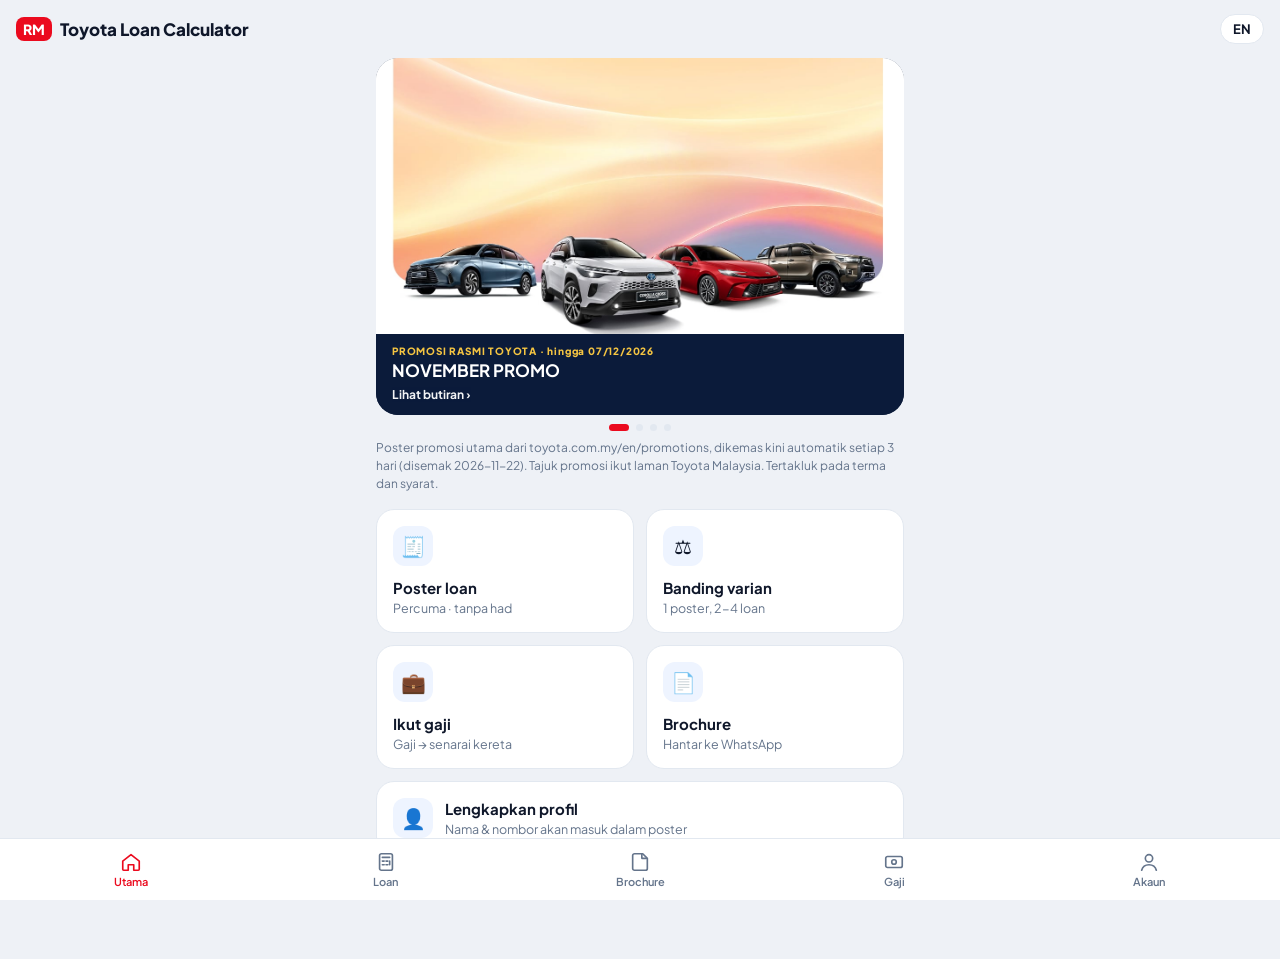
==== index.html @ 92c1d49b "Ringkaskan nota insurans Co-Authored-By: Claude Sonnet 5.5 <noreply@anthropic.com>" ====
<!doctype html>
<html lang="ms">
<head>
<meta charset="utf-8">
<meta name="viewport" content="width=device-width, initial-scale=1, viewport-fit=cover">
<title>Toyota Loan Calculator</title>
<meta name="theme-color" content="#0b1b3a">
<link rel="manifest" href="manifest.json?v=9">
<link rel="icon" type="image/png" href="assets/icon-192.png?v=9">
<link rel="apple-touch-icon" href="assets/icon-192.png?v=9">
<link rel="preconnect" href="https://fonts.googleapis.com">
<link href="https://fonts.googleapis.com/css2?family=Plus+Jakarta+Sans:wght@400;600;700;800&display=swap" rel="stylesheet">
<link rel="stylesheet" href="style.css?v=41">
</head>
<body>
<header class="top">
  <div class="brand"><span class="logo">RM</span> Toyota Loan Calculator</div>
  <button class="chip" id="lang" type="button">EN</button>
</header>

<main id="view"></main>

<nav class="tabs">
  <a href="#home" data-tab="home"><svg viewBox="0 0 24 24"><path d="M3 11 12 4l9 7v9a1 1 0 0 1-1 1h-5v-6H9v6H4a1 1 0 0 1-1-1z"/></svg><span>Home</span></a>
  <a href="#loan" data-tab="loan"><svg viewBox="0 0 24 24"><rect x="5" y="3" width="14" height="18" rx="2"/><path d="M8 7h8M8 11h2M12 11h2M8 15h2M12 15h2M16 11v4"/></svg><span>Loan</span></a>
  <a href="#brosur" data-tab="brosur"><svg viewBox="0 0 24 24"><path d="M4 5a2 2 0 0 1 2-2h9l5 5v11a2 2 0 0 1-2 2H6a2 2 0 0 1-2-2z"/><path d="M14 3v5h5"/></svg><span>Brochure</span></a>
  <a href="#gaji" data-tab="gaji"><svg viewBox="0 0 24 24"><rect x="3" y="6" width="18" height="12" rx="2"/><circle cx="12" cy="12" r="2.5"/></svg><span>Gaji</span></a>
  <a href="#akaun" data-tab="akaun"><svg viewBox="0 0 24 24"><circle cx="12" cy="8" r="4"/><path d="M4 21c1-4 4.5-6 8-6s7 2 8 6"/></svg><span>Akaun</span></a>
</nav>

<div id="toast" class="toast"></div>
<script src="data.js?v=41"></script>
<script src="app.js?v=41"></script>
</body>
</html>
---- style.css ----
:root{
  --bg:#eef1f6; --card:#fff; --ink:#0f172a; --mute:#64748b; --line:#e2e8f0;
  --navy:#0b1b3a; --red:#eb0a1e; --gold:#f5c542; --green:#16a34a; --soft:#eef4ff;
}
@media (prefers-color-scheme: dark){
  :root:not([data-theme="light"]){
    --bg:#0b1120; --card:#131c31; --ink:#e5e9f2; --mute:#94a3b8; --line:#23304a; --soft:#1b2742;
  }
}
*{box-sizing:border-box;-webkit-tap-highlight-color:transparent}
html,body{margin:0}
body{background:var(--bg);color:var(--ink);font-family:"Plus Jakarta Sans",system-ui,sans-serif;font-size:15px;padding-bottom:88px}
a{color:inherit}
.top{position:sticky;top:0;z-index:5;display:flex;justify-content:space-between;align-items:center;padding:14px 16px;background:var(--bg)}
.brand{font-weight:800;font-size:17px;white-space:nowrap;display:flex;align-items:center;gap:8px}
.logo{background:var(--red);color:#fff;border-radius:8px;padding:3px 7px;font-size:14px}
.chip{cursor:pointer;font:inherit;font-weight:700;color:var(--ink);border:1px solid var(--line);background:var(--card);border-radius:999px;padding:6px 12px;font-weight:700;font-size:13px}
main{max-width:560px;margin:0 auto;padding:0 16px}
h2{font-size:20px;margin:6px 0 4px}
.sub{color:var(--mute);margin:0 0 16px;font-size:14px}

.hero{background:linear-gradient(135deg,#0b1b3a,#16346e);color:#fff;border-radius:22px;padding:20px;margin-bottom:16px;overflow:hidden}
.hero .strip{display:flex;gap:8px;overflow-x:auto;margin-bottom:14px;scrollbar-width:none}
.hero .strip img{width:96px;height:64px;object-fit:cover;border-radius:10px;flex:none;background:#fff}
.badge{display:inline-block;background:var(--gold);color:#1a1a1a;font-weight:800;font-size:11px;border-radius:6px;padding:2px 7px;margin-right:6px}
.hero h3{font-size:19px;margin:8px 0 4px}
.hero h3 em{font-style:normal;color:var(--gold)}
.hero p{margin:0 0 14px;opacity:.85;font-size:14px}
.btn{display:inline-flex;align-items:center;justify-content:center;gap:6px;border:0;border-radius:12px;padding:12px 16px;font:inherit;font-weight:700;cursor:pointer;text-decoration:none}
.btn.white{background:#fff;color:var(--navy)}
.btn.red{background:var(--red);color:#fff}
.btn.wa{background:#25d366;color:#fff}
.btn.ghost{background:var(--soft);color:var(--ink)}
.btn.block{width:100%}
.grid{display:grid;grid-template-columns:1fr 1fr;gap:12px;margin-bottom:16px}
.tile{background:var(--card);border:1px solid var(--line);border-radius:18px;padding:16px;text-decoration:none;display:block}
.tile .ic{width:40px;height:40px;border-radius:12px;background:var(--soft);display:grid;place-items:center;margin-bottom:12px;font-size:20px}
.tile b{display:block;font-size:15px}
.tile small{color:var(--mute)}
.tile.wide{grid-column:1/-1;display:flex;gap:12px;align-items:center}
.tile.wide .ic{margin:0}

.card{background:var(--card);border:1px solid var(--line);border-radius:18px;padding:16px;margin-bottom:14px}
label{display:block;font-weight:600;font-size:13px;margin:12px 0 6px;color:var(--mute)}
input,select{width:100%;font:inherit;color:var(--ink);background:var(--bg);border:1px solid var(--line);border-radius:12px;padding:12px}
.chk{display:flex;align-items:center;gap:8px;margin:0;color:var(--ink);font-size:14px;background:var(--bg);border:1px solid var(--line);border-radius:12px;padding:0 12px}
.chk input{width:20px;height:20px;accent-color:var(--red);margin:0}
.row{display:grid;grid-template-columns:1fr 1fr;gap:10px}
.seg{display:flex;background:var(--bg);border-radius:12px;padding:4px;gap:4px;margin-bottom:14px}
.seg button{flex:1;border:0;background:none;font:inherit;font-size:13px;font-weight:700;padding:10px 4px;border-radius:9px;color:var(--mute);cursor:pointer}
.seg button.on{background:var(--card);color:var(--ink);box-shadow:0 1px 3px #0002}
.result{display:grid;gap:10px}
.res{background:var(--soft);border-radius:14px;padding:14px}
.res .v{font-size:26px;font-weight:800}
.res .k{color:var(--mute);font-size:13px}
.kv{display:flex;justify-content:space-between;font-size:14px;padding:3px 0}
.kv span:first-child{color:var(--mute)}
canvas{width:100%;height:auto;border-radius:14px;display:block;margin:12px 0}
.actions{display:grid;grid-template-columns:1fr 1fr;gap:10px}

.list{display:grid;gap:10px}
.docs{flex-basis:100%;display:flex;flex-wrap:wrap;gap:6px;align-items:center;border-top:1px solid var(--line);padding-top:8px;font-size:12px}
.docs>span{color:var(--mute);font-weight:700;margin-right:2px}
.docs a{color:var(--ink);text-decoration:none;font-weight:700;border:1px solid var(--line);background:var(--soft);border-radius:999px;padding:5px 10px}
.docs a.pl{border-color:var(--red);color:var(--red)}
.car{flex-wrap:wrap;display:flex;gap:12px;align-items:center;background:var(--card);border:1px solid var(--line);border-radius:16px;padding:10px}
.car img{width:92px;height:62px;object-fit:cover;border-radius:10px;flex:none;background:#fff}
.car .t{flex:1;min-width:0}
.car b{display:block}
.car small{color:var(--mute)}
.car .p{font-weight:800}
.stalebar{background:#fef3c7;color:#92400e;border:1px solid #f59e0b;border-radius:12px;padding:10px 12px;font-size:13px;font-weight:700;line-height:1.4;margin-bottom:12px}
.tag{font-size:11px;font-weight:800;border-radius:6px;padding:2px 6px}
.tag.ok{background:#dcfce7;color:#166534}
.tag.mid{background:#fef9c3;color:#854d0e}
.tag.max{background:#ffe4e6;color:#9f1239}
.note{color:var(--mute);font-size:12px;line-height:1.5;margin:10px 0 0}

.tabs{position:fixed;left:0;right:0;bottom:0;display:flex;background:var(--card);border-top:1px solid var(--line);padding:6px 4px calc(6px + env(safe-area-inset-bottom));z-index:9}
.tabs a{flex:1;display:flex;flex-direction:column;align-items:center;gap:2px;text-decoration:none;font-size:11px;font-weight:600;color:var(--mute);padding:6px 0;border-radius:12px}
.tabs svg{width:22px;height:22px;fill:none;stroke:currentColor;stroke-width:1.8;stroke-linecap:round;stroke-linejoin:round}
.tabs a.on{color:var(--red)}
.toast{position:fixed;left:50%;bottom:96px;transform:translateX(-50%);background:var(--navy);color:#fff;padding:10px 16px;border-radius:10px;font-weight:600;opacity:0;transition:.25s;pointer-events:none;z-index:20}
.toast.show{opacity:1}

/* Pilihan warna kereta */
.cbox{margin:8px 0 2px}
.swatches{display:flex;flex-wrap:wrap;gap:10px}
.sw{width:36px;height:36px;border-radius:50%;border:2px solid var(--line);padding:2px;background:var(--card);cursor:pointer}
.sw i{display:block;width:100%;height:100%;border-radius:50%;box-shadow:inset 0 0 0 1px rgba(0,0,0,.25)}
.sw.on{border-color:var(--red);box-shadow:0 0 0 2px var(--red)}
.swinfo{display:flex;justify-content:space-between;align-items:center;gap:10px;margin-top:8px;font-size:13px;flex-wrap:wrap}
.colp{display:flex;align-items:center;gap:6px;margin:0}
.colp small{color:var(--mute);font-weight:600}
.colp input{width:96px;padding:6px 8px;font-size:13px;text-align:right}

/* Karusel poster promosi (Home) */
.promo{margin-bottom:14px}
.pslides{display:flex;overflow-x:auto;scroll-snap-type:x mandatory;border-radius:22px;scrollbar-width:none;-webkit-overflow-scrolling:touch}
.pslides::-webkit-scrollbar{display:none}
.pslide{flex:0 0 100%;scroll-snap-align:center;background:#0b1b3a;text-decoration:none;color:#fff;display:flex;flex-direction:column}
.pimg{aspect-ratio:1200/628;background:#fff center/cover no-repeat}
.pcap{padding:11px 16px 13px;background:#0b1b3a;display:flex;flex-direction:column;gap:3px}
.ptag{font-size:10px;font-weight:800;letter-spacing:.8px;color:#f5c542}
.pcap b{font-size:17px;line-height:1.2}
.pcap small{font-size:12px;opacity:.88;line-height:1.35;display:-webkit-box;-webkit-line-clamp:2;-webkit-box-orient:vertical;overflow:hidden}
.pmore{font-size:12px;font-weight:700;margin-top:3px;color:#fff;opacity:.95}
.pdots{display:flex;justify-content:center;gap:7px;margin-top:9px}
.pdots i{width:7px;height:7px;border-radius:50%;background:var(--line);cursor:pointer;transition:.2s}
.pdots i.on{background:var(--red);width:20px;border-radius:7px}

/* Editor gambar profil */
.modal{position:fixed;inset:0;background:rgba(0,0,0,.72);z-index:60;display:grid;place-items:center;padding:16px;overflow:auto}
.mcard{background:var(--card);border-radius:20px;padding:16px;width:100%;max-width:380px}
.mcard canvas{width:100%;max-width:340px;display:block;margin:10px auto;border-radius:14px;touch-action:none;cursor:grab;background:#dfe5ef}
.mcard input[type=range]{width:100%;padding:0;accent-color:var(--red)}
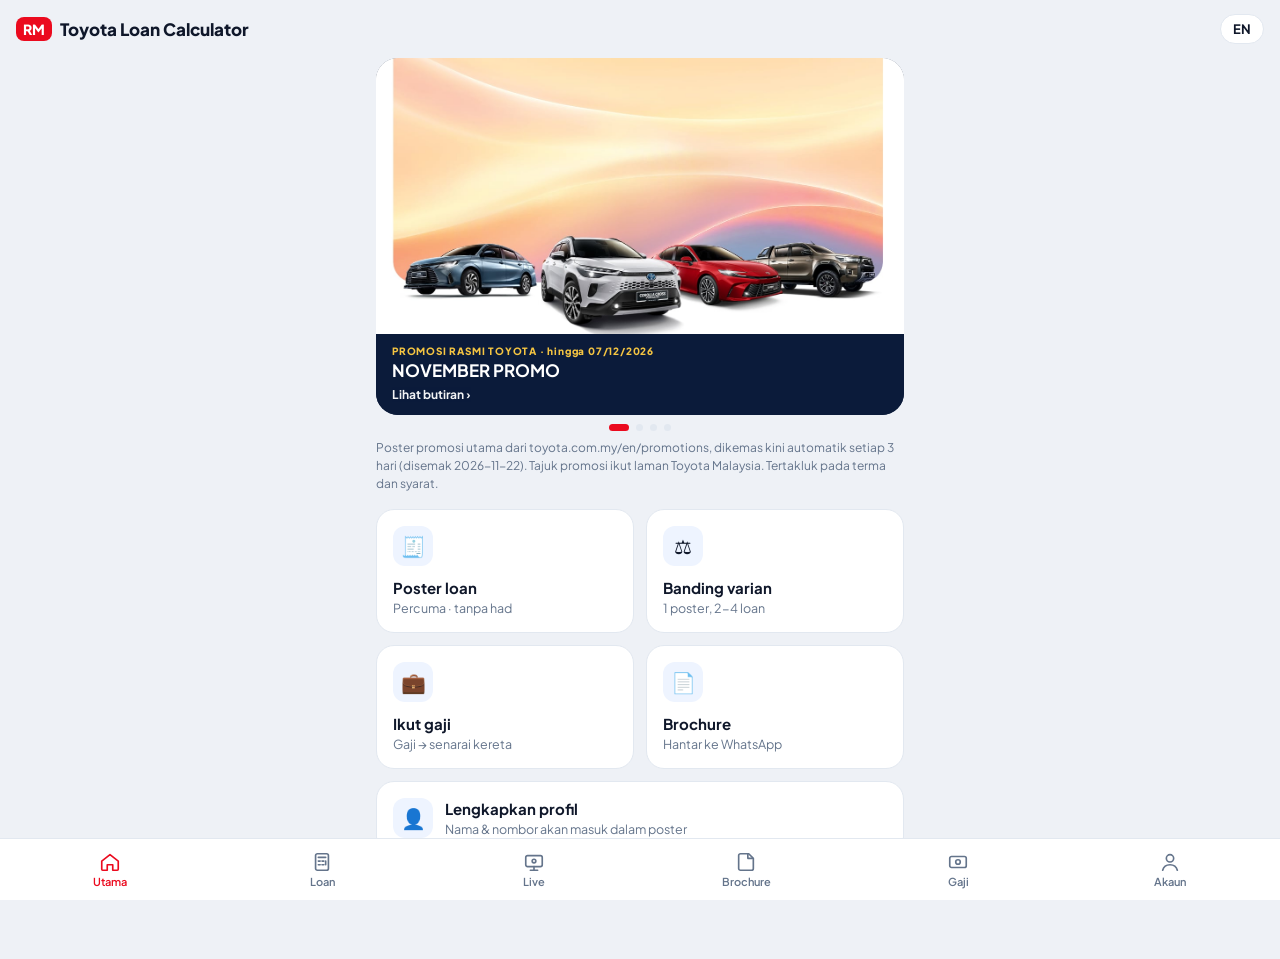
==== commit e1da5247: "Live: tab kalkulator live (poster kiri, kawalan kanan, skrin penuh) untuk TikTok Live Co-Authored-By" ====
--- a/index.html
+++ b/index.html
@@ -10,7 +10,7 @@
 <link rel="apple-touch-icon" href="assets/icon-192.png?v=9">
 <link rel="preconnect" href="https://fonts.googleapis.com">
 <link href="https://fonts.googleapis.com/css2?family=Plus+Jakarta+Sans:wght@400;600;700;800&display=swap" rel="stylesheet">
-<link rel="stylesheet" href="style.css?v=41">
+<link rel="stylesheet" href="style.css?v=43">
 </head>
 <body>
 <header class="top">
@@ -23,13 +23,14 @@
 <nav class="tabs">
   <a href="#home" data-tab="home"><svg viewBox="0 0 24 24"><path d="M3 11 12 4l9 7v9a1 1 0 0 1-1 1h-5v-6H9v6H4a1 1 0 0 1-1-1z"/></svg><span>Home</span></a>
   <a href="#loan" data-tab="loan"><svg viewBox="0 0 24 24"><rect x="5" y="3" width="14" height="18" rx="2"/><path d="M8 7h8M8 11h2M12 11h2M8 15h2M12 15h2M16 11v4"/></svg><span>Loan</span></a>
+  <a href="#live" data-tab="live"><svg viewBox="0 0 24 24"><rect x="3" y="5" width="18" height="12" rx="2"/><path d="M8 21h8M12 17v4"/><circle cx="12" cy="11" r="2"/></svg><span>Live</span></a>
   <a href="#brosur" data-tab="brosur"><svg viewBox="0 0 24 24"><path d="M4 5a2 2 0 0 1 2-2h9l5 5v11a2 2 0 0 1-2 2H6a2 2 0 0 1-2-2z"/><path d="M14 3v5h5"/></svg><span>Brochure</span></a>
   <a href="#gaji" data-tab="gaji"><svg viewBox="0 0 24 24"><rect x="3" y="6" width="18" height="12" rx="2"/><circle cx="12" cy="12" r="2.5"/></svg><span>Gaji</span></a>
   <a href="#akaun" data-tab="akaun"><svg viewBox="0 0 24 24"><circle cx="12" cy="8" r="4"/><path d="M4 21c1-4 4.5-6 8-6s7 2 8 6"/></svg><span>Akaun</span></a>
 </nav>
 
 <div id="toast" class="toast"></div>
-<script src="data.js?v=41"></script>
-<script src="app.js?v=41"></script>
+<script src="data.js?v=43"></script>
+<script src="app.js?v=43"></script>
 </body>
 </html>
--- a/style.css
+++ b/style.css
@@ -109,6 +109,40 @@
 .pdots i{width:7px;height:7px;border-radius:50%;background:var(--line);cursor:pointer;transition:.2s}
 .pdots i.on{background:var(--red);width:20px;border-radius:7px}
 
+/* Live calculator: poster kiri, kawalan kanan (laptop/tablet); bertindan di telefon */
+body.live main{max-width:1440px}
+.lv{display:grid;grid-template-columns:minmax(0,1fr) 380px;gap:16px;align-items:start}
+.lvstage{position:relative;background:#050a18;border-radius:18px;height:calc(100vh - 160px);min-height:460px;display:flex;flex-direction:column;align-items:center;gap:10px;padding:12px;overflow:hidden}
+.lvstage canvas{flex:1 1 0;min-height:0;height:0;width:100%;object-fit:contain;margin:0;border-radius:0}
+.lvstage:fullscreen{height:100vh;border-radius:0}
+.lvbar{display:flex;gap:8px;z-index:2;white-space:nowrap;flex:none}
+.lvlive,.lvcmt,.lvcust{font-weight:800;font-size:15px;border-radius:999px;padding:7px 14px;box-shadow:0 4px 14px rgba(0,0,0,.35)}
+.lvlive{background:var(--red);color:#fff;display:flex;align-items:center;gap:8px;letter-spacing:1px}
+.lvlive i{width:9px;height:9px;border-radius:50%;background:#fff;animation:lvpulse 1.2s ease-in-out infinite}
+@keyframes lvpulse{50%{opacity:.25}}
+@media (prefers-reduced-motion:reduce){.lvlive i{animation:none}}
+.lvcmt{background:#fff;color:#0b1b3a}
+.lvcust{flex:none;order:3;background:var(--gold);color:#1a1a1a;z-index:2;white-space:nowrap;max-width:90%;overflow:hidden;text-overflow:ellipsis}
+.lvfs{position:absolute;top:14px;right:14px;z-index:2;border:0;border-radius:10px;padding:7px 11px;font:inherit;font-size:13px;font-weight:700;background:rgba(255,255,255,.14);color:#fff;cursor:pointer}
+.lvfs:hover{background:rgba(255,255,255,.26)}
+.lvpanel{position:sticky;top:64px;max-height:calc(100vh - 160px);overflow:auto;margin:0}
+.lvmodels{display:grid;grid-template-columns:repeat(3,1fr);gap:8px;margin-top:10px}
+.lvm{display:flex;flex-direction:column;align-items:center;gap:4px;border:1px solid var(--line);background:var(--bg);border-radius:12px;padding:6px 4px;font:inherit;font-size:12px;font-weight:700;color:var(--ink);cursor:pointer}
+.lvm img{width:100%;height:40px;object-fit:contain;background:#fff;border-radius:8px}
+.lvm.on{border-color:var(--red);box-shadow:0 0 0 2px var(--red)}
+.lvgrades{display:grid;gap:6px}
+.lvg{display:flex;justify-content:space-between;gap:10px;border:1px solid var(--line);background:var(--bg);border-radius:12px;padding:10px 12px;font:inherit;font-size:13px;color:var(--ink);cursor:pointer;text-align:left}
+.lvg.on{border-color:var(--red);background:var(--red);color:#fff}
+#lvCol{margin-top:12px}
+@media (max-width:900px){
+  .lv{grid-template-columns:1fr}
+  .lvstage{height:auto;min-height:0}
+  .lvstage canvas{height:auto;flex:none}
+  .lvpanel{position:static;max-height:none}
+  .lvfs{top:auto;bottom:10px;right:10px}
+  .lvlive,.lvcmt,.lvcust{font-size:12px;padding:5px 10px}
+}
+
 /* Editor gambar profil */
 .modal{position:fixed;inset:0;background:rgba(0,0,0,.72);z-index:60;display:grid;place-items:center;padding:16px;overflow:auto}
 .mcard{background:var(--card);border-radius:20px;padding:16px;width:100%;max-width:380px}
